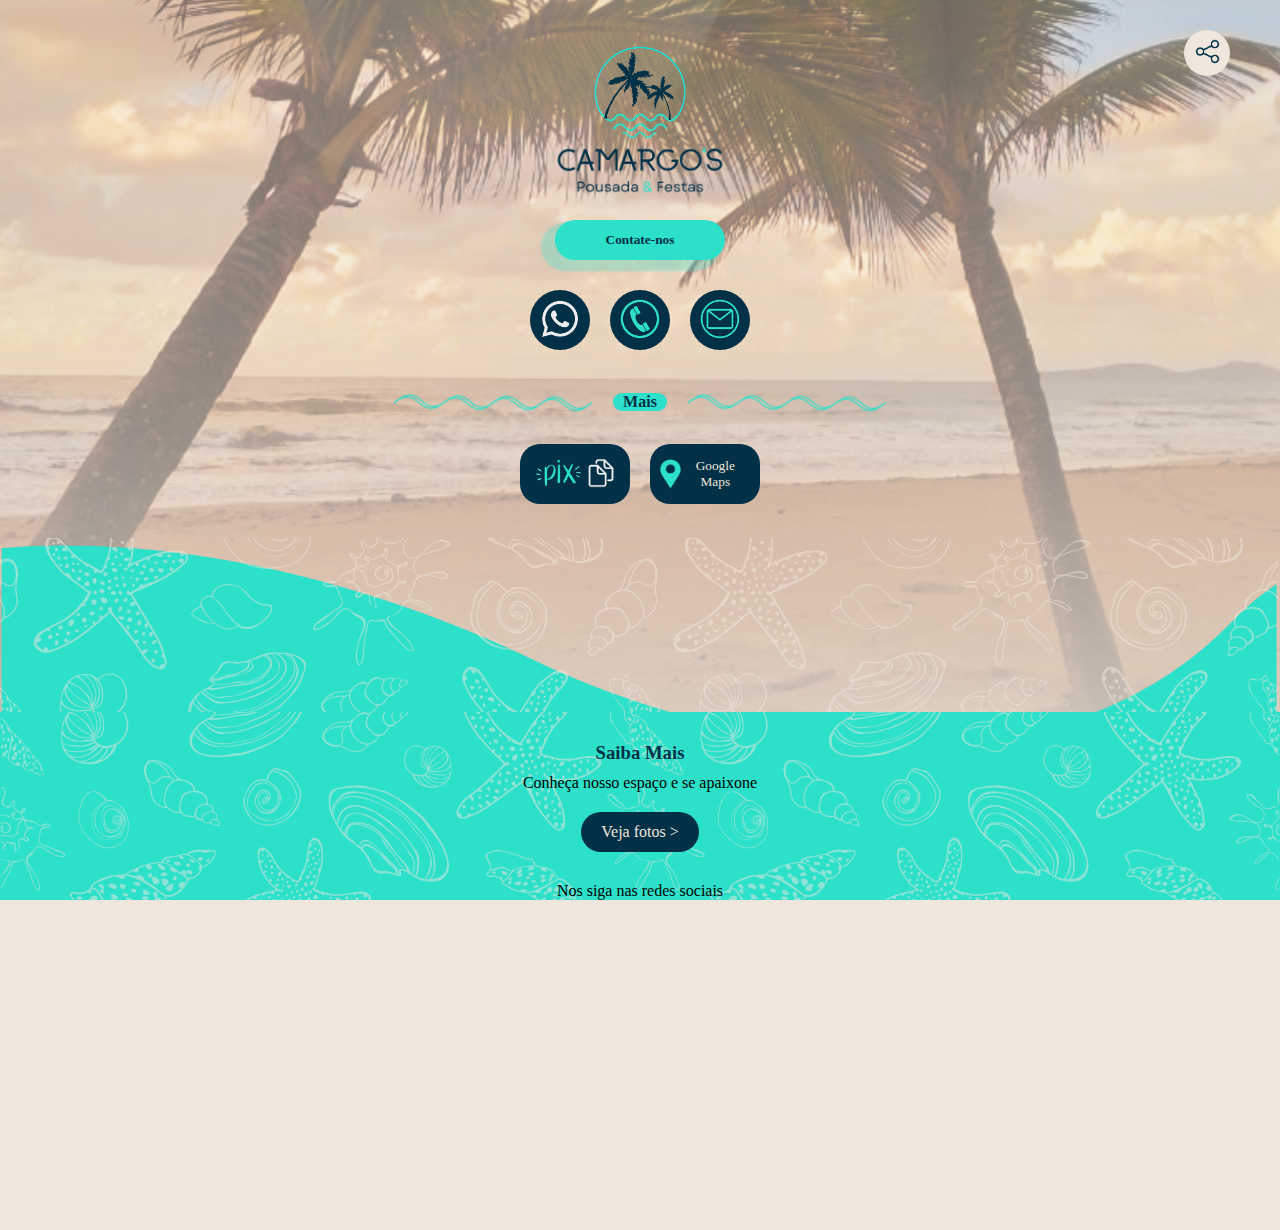
==== CartaoVisitaDigital/index.html @ a0e38668 "wave h 20vh" ====
<!DOCTYPE html>
<html lang="en">
  <head>
    <meta charset="UTF-8" />
    <meta name="viewport" content="width=device-width, initial-scale=1.0" />

    <link rel="stylesheet" href="assets/css/global.css" />
    <link rel="stylesheet" href="assets/css/style.css" />
    <link rel="stylesheet" href="assets/css/typo.css" />

    <title>Camargo's Pousada e Festas</title>

  </head>

  <body>
    <header>
      <button id="share-button" data-target="abrirModalNovo">
        <a href="#">
          <img
            src="assets/img/share-icon-blue-dark.png"
            alt="Ícone de Compartilhar"
          />
        </a>
      </button>
    </header>

    <!-- MODAL  -->
    <div id="modalContainer"></div>
    

    <main>
      <!-- Parte com bg praia -->
      <section class="">

        <!-- Contatos -->
        <div class="image-background">
          <div class="container d-flex center col">
            <img class="logo" src="assets/img/Camargos-logo-blue.png" alt="Logo Camargos" />
            <img class="letter" src="assets/img/Camargos-letter.png" alt="Letreiro Camargos" />

            <div class="mt-20">
              <button id="main-button" class="green-shadow green-button center">
                <a href="https://api.whatsapp.com/send?phone=+5513981957811&text=Oii" target="_blank"> <!-- CONTATO AQUI  -->
                  Contate-nos
                </a>
              </button>
            </div>
          </div>

          <div class="row m-20 center">
            <button class="contact-button center">
              <a href="https://api.whatsapp.com/send?phone=+5513981957811&text=Oii" target="_blank"> <!-- WHATSAPP AQUI  -->
                <img
                  class="contact-icon"
                  src="assets/img/whatsapp-icon-bege.png"
                  alt="WhatsApp icon"
                />
              </a>
            </button>
            <button class="contact-button center">
              <a href="tel:+5513981957811"> <!-- CELULAR AQUI  -->
                <img
                  class="contact-icon"
                  src="assets/img/telefone-icon-blue-soft.png"
                  alt="Telefone icon"
                />
              </a>
            </button>
            <button class="contact-button center">
              <a href="mailto:nbonette@gmail.com"> <!-- EMAIL AQUI  -->
                <img
                  class="contact-icon"
                  src="assets/img/email-icon-blue-soft.png"
                  alt="Email icon"
                />
              </a>
            </button>
          </div>

          <!-- Mais section - Pix e maps  -->
          <div class="d-flex center row mt-30">
            <img
              class="left-image"
              src="assets/img/detalhe-onda-linha.png"
              alt="Decoracao de onda"
            />
            <h4 class="mx-20 green-button center px-10">Mais</h4>
            <img
              class="right-image"
              src="assets/img/detalhe-onda-linha.png"
              alt="Decoracao de onda"
            />
          </div>

          <div class="row m-20 center">
            <button class="more-button center" id="copiarPixButton"> 
              <a class="center" href="#" onclick="copiarTexto('13981957811')"> <!-- PIX AQUI  -->
                <img src="assets/img/pix-icon-blue-soft.png" alt="Pix icon" /> 
                <img src="assets/img/copiar-icon-bege.png" alt="Copiar icon" />
              </a>
            </button>
            <button class="more-button row px-10 center">
              <a class="row center" href="https://www.google.com/maps?q=-25.0297881,-47.9128129" target="_blank">  <!-- ENDEREÇO AQUI  -->
                <img src="assets/img/maps-icon-blue-soft.png" alt="Maps icon" />
                <p>Google Maps</p>
              </a>
            </button>
          </div>


          <!-- Onda verde -->
          <div class="wave-image-background"></div>

          <!-- Saiba mais section - fotos e redes sociais -->
          <div class="seashell-image-background">
            <div class="center mb-20">
              <h3>Saiba Mais</h3>
              <p>Conheça nosso espaço e se apaixone</p>
              <button class="see-more-button mt-20">
                <a href="galeria.html">Veja fotos ></a> <!-- GALERIA AQUI  -->
              </button>
            </div>

            <div class="col center mx-20 mt-30">
              <p>Nos siga nas redes sociais</p>
              <div class="row center mt-10 mb-30">
                <button class="contact-button mt-10 center">
                  <a href="https://www.instagram.com/chacarapenaareia" target="_blank"> <!-- INSTAGRAM AQUI  -->
                    <img
                      class="contact-icon"
                      src="assets/img/insta-icon-bege.png"
                      alt="Instagram icon"
                    />
                  </a>
                </button>
                <button class="contact-button center">
                  <a href="https://www.instagram.com/chacarapenaareia" target="_blank"> <!-- FACEBOOK AQUI  -->
                    <img
                      class="contact-icon"
                      src="assets/img/face-icon-bege.png"
                      alt="Facebook Icon"
                    />
                  </a>
                </button>
              </div>
            </div>
          </div>
          
        </div>
      </section>
    </main>

    <footer>
      <div class="col center m-30">
        <div class="row center mb-20">
          <button class="other-button row px-10 center">
            <a class="row center" href="vcard/Chacara.vcf"> <!-- VSF --- SALVAR NA AGENDA AQUI  -->
              <img src="assets/img/agenda-icon-bege.png" alt="Agenda icon" /> 
              <p>Salvar Contato</p>
            </a>
          </button>

          <button class="other-button row px-10 center">
            <img src="assets/img/qrcode-icon-bege.png" alt="QrCode" /> <!-- QRCODE AQUI  -->
            <p>QrCode</p>
          </button>
        </div>
        
        <img class="logo-rodape" src="assets/img/camargos-logo-deitado.png" alt="Logo Camargos">
        
      </div>      
    </footer>

    <!-- JS import  -->
    <script src="assets/js/main.js"></script>

  </body>
</html>
---- CartaoVisitaDigital/assets/css/global.css ----
@import url('https://fonts.googleapis.com/css2?family=Poppins:wght@300;400;500;600;700&display=swap');
@import url('https://fonts.googleapis.com/css2?family=Inter:wght@300;400;500;600;700&display=swap');

:root {
  --color-white: #fff;
  --color-black: #000000;
  --color-gray: #ced5dc;

  --dashboard-gap: 20px;
  --padding-container: 2.3rem;
}

* {
  margin: 0;
  padding: 0;
  box-sizing: border-box;
}

:where(a, ul, ol, li) {
  list-style: none;
  color: inherit;
  text-decoration: none;
}

button {
  cursor: pointer;
}

p {
  word-wrap: break-word;
  overflow-wrap: break-word;
}

body {
  width: 100vw;
  height: 100vh;
  font-family: 'Poppins', sans-serif;
  font-style: normal;
  font-weight: 500;
}

em {
  font-style: normal;
}

.header {
  margin-bottom: 20px;
}

.wrapper {
  max-width: 100%;
  margin: 0 auto;
}

.title {
  font-size: 18px;
  font-weight: 400;
  color: var(--color-white);
}

.modal-wrapper {
  position: fixed;
  z-index: 9999;
  top: 0;
  left: 0;
  width: 100%;
  min-height: 100vh;
  max-width: 100vw;
  background-color: rgba(184, 184, 184, 0.5);

  display: flex;
  align-items: center;
  justify-content: center;
}

.modal {
  width: 550px;
  height: 240px;
  background-color: var(--color-black);
  border-radius: 30px;
  box-shadow: 0px 4px 4px rgba(0, 0, 0, 0.25);
}

.btn-danger {
  width: 125px;
  background: var(--color-red);
  font-size: 20px;
  font-weight: 600;
  padding: 10px 20px;
  cursor: pointer;
  display: flex;
  justify-content: center;
  border-radius: 100px;
  color: var(--bg-primary);
}

.btn-terciary {
  width: 125px;
  background: var(--color-medium-turquoise);
  border-radius: 100px;
  font-size: 20px;
  font-weight: 600;
  padding: 10px 20px;
  cursor: pointer;
  color: var(--bg-primary);
}

/*figures*/
.meditateFig {
  position: relative;
  height: 170px;
}

/*Icones*/
.icon {
  width: 20px;
  height: 20px;
  background-repeat: no-repeat;
  background-size: contain;
}

.dashboard .icon {
  width: 50px;
  min-width: 50px;
  height: 50px;
  border-radius: 50%;
  background-position: center center;
  background-size: 24px 24px;
  background-color: var(--color-green);
}

/*Classes Globais*/
.d-none {
  display: none !important;
}

.d-flex {
  display: flex;
}

.row {
  display: flex;
  flex-direction: row;
}

.col {
  display: flex;
  flex-direction: column;
}

.vertical-center {
  align-items: center;
  align-content: center;
}

.vertical-start {
  align-items: start;
}

.vertical-end {
  justify-content: end;
}

.horizontal-center {
  justify-content: center;
}

.horizontal-start {
  justify-content: start;
}

.space-between {
  justify-content: space-between;
}

.space-around {
  justify-content: space-around;
}

.space-evenly {
  justify-content: space-evenly;
}

.flex-end {
  display: flex;
  justify-content: flex-end;
}

.center {
  align-items: center;
  justify-content: center;
  text-align: center;
}

.border {
  border: 2px solid #000;
}

a {
  text-decoration: none;
}

/* Classes criadas */

.btn-border-green {
  border: 1px solid #71ddb1;
  border-radius: 100px;
  background-color: var(--bg-primary);
  padding-top: 15px;
  padding-bottom: 15px;
  padding-left: 40px;
  padding-right: 40px;
}

.btn-border-green:hover {
  background-color: var(--color-green);
  color: var(--bg-primary);
}

.btn-green {
  border-radius: 100px;
  background-color: var(--color-green);
  padding-top: 15px;
  padding-bottom: 15px;
  width: 150px;
  border: none;
  /* padding-left: 40px;
    padding-right: 40px; */
}

.btn-green:hover {
  box-shadow: 1px 0px 63px -8px rgba(0, 255, 238, 1);
  transform: scale(1.1);
}

.btn-font {
  font-size: 16px;
  font-weight: bold;
  color: var(--color-white);
}

.btn-font-blue {
  font-size: 16px;
  font-weight: bolder;
  color: var(--bg-primary);
}

.m-60 {
  margin-left: 60px;
  margin-right: 60px;
}

.m-30 {
  margin: 30px;
}

.m-20 {
  margin: 20px;
}

.m-10 {
  margin-inline: 10px;
}

.mr-5 {
  margin-right: 5px;
}

.mr-10 {
  margin-right: 10px;
}

.mr-15 {
  margin-right: 15px;
}

.mr-20 {
  margin-right: 20px;
}

.mr-30 {
  margin-right: 30px;
}

.ml-5 {
  margin-left: 5px;
}

.ml-10 {
  margin-left: 10px;
}

.ml-20 {
  margin-left: 20px;
}

.ml-30 {
  margin-left: 30px;
}

.mt-10 {
  margin-top: 10px;
}

.mt-20 {
  margin-top: 20px;
}

.mt-30 {
  margin-top: 30px;
}

.mt-50 {
  margin-top: 50px;
}

.mb-10 {
  margin-bottom: 10px;
}

.mb-20 {
  margin-bottom: 20px;
}
.mb-30 {
  margin-bottom: 30px;
}

.lbl-green {
  color: var(--color-green);
}

.lbl-white {
  color: var(--color-white) !important;
}

.fs-30 {
  font-size: 30px !important;
  line-height: 30px;
}

.fs-20 {
  font-size: 20px !important;
}

.fs-18 {
  font-size: 18px;
}

.fs-16 {
  font-size: 16px;
}

.fs-14 {
  font-size: 14px;
}

.fs-12 {
  font-size: 12px;
}

.fs-10 {
  font-size: 10px;
}

.text-rgt {
  align-self: flex-start;
}

.text-left {
  text-align: left;
}

.fw-300 {
  font-weight: 300;
}

.fs-normal {
  font-weight: normal;
}

.fs-bold {
  font-weight: bold;
}

.fs-medium {
  font-weight: medium;
}

.align-self {
  align-self: center;
}

.p-inline-20 {
  padding-inline: 20px;
}

.px-20 {
  padding-left: 20px;
  padding-right: 20px;
}

.px-10 {
  padding-left: 10px;
  padding-right: 10px;
}

.px-5 {
  padding-left: 5px;
  padding-right: 5px;
}

.m-auto {
  margin: auto;
}

.mx-20 {
  margin-left: 20px;
  margin-right: 20px;
}

.mx-30 {
  margin-left: 30px;
  margin-right: 30px;
}

.bold {
  font-weight: bold;
}

.p-5 {
  padding: 5px;
}

.p-10 {
  padding: 10px;
}

.w-auto {
  flex-grow: 1;
  flex-shrink: 0;
}

.w-100 {
  width: 100%;
}

.w-80 {
  width: 80%;
}

.h-100 {
  height: 100% !important;
}

.h-60 {
  height: 60% !important;
}

.relative {
  position: relative;
}

.deg-90 {
  transform: rotate(-90deg);
}

.deg-180 {
  transform: rotate(-180deg);
}

.w-340 {
  width: 360px !important;
  max-width: 360px !important;
}

.w-250 {
  width: 250px;
}
---- CartaoVisitaDigital/assets/css/style.css ----
:root {
  --default-font: 'Garet', sans-serif, system-ui, -apple-system, 'Segoe UI',
    Roboto, 'Helvetica Neue', Arial, 'Noto Sans', 'Liberation Sans', sans-serif,
    'Apple Color Emoji', 'Segoe UI Emoji', 'Segoe UI Symbol', 'Noto Color Emoji';
  --heading-font: 'Garet', sans-serif;
  --nav-font: 'Garet', sans-serif;
}

/* Global Colors */
:root {
  --background-color: #efe7dd;
  --geen-blue-soft-color: #2de0ca;
  --dark-blue: #023047;
}

html {
  overflow-x: hidden; /*Esconde elementos fora da tela*/
  min-height: 100%;
}

body {
  background-color: var(--background-color);
  overflow-x: hidden;
  font-family: 'Garet';
}

/* Estilo para o cabeçalho */
header {
  position: fixed; /* Fixa o cabeçalho */
  top: 0;
  right: 0; /* Alinha no canto superior direito */
  padding: 10px;
}

footer {
  background-color: var(--dark-blue);
  display: flex;
  align-items: center;
  justify-content: center;
  height: fit-content;
  width: 100%;
}

footer img {
  width: auto;
  height: 200px;
}

a {
  text-decoration: none; 
}


/* Estilo para o botão de compartilhar */
#share-button {
  margin-top: 20px;
  margin-right: 40px;
  background-color: var(--background-color);
  border: none;
  border-radius: 50%;
  width: 46px;
  height: 46px;
  display: flex; /* Permite centralizar o ícone verticalmente */
  justify-content: center; /* Centraliza o ícone horizontalmente */
  align-items: center; /* Centraliza o ícone verticalmente */
}

/* Estilo para o ícone de compartilhar dentro do botão */
#share-button img {
  width: 25px;
  height: auto;
}

@media (max-width: 450px) {
  #share-button {
    margin-top: 10px;
    margin-right: 10px;
  }
}

/*background image*/

/* Estilo para o fundo de imagem */
.image-background {
  background-image: url('../img/praia-bg-inteiro.png'); 
  background-size: cover; 
  background-position: center; 
  background-repeat: no-repeat;
  height: 100%;
}

.wave-image-background {
  background-image: url('../img/onda-bg-blue-soft-cortado.png');
  background-size: cover;
  background-position: top;
  background-repeat: no-repeat;
  height: 20vh; /* Use porcentagem para a altura para telas maiores */
  width: 100vw;
  margin: -1px;
}

.seashell-image-background {
  background-image: url('../img/seashell-bg.png');
  background-color: var(--geen-blue-soft-color);
  background-size: cover;
  background-position: center;
  background-repeat: no-repeat;
}



/*@media (max-width: 450px) {
  .image-background {
    height: 80vh;
  }

  .wave-image-background {
    height: 10vh; 
  }
}*/

.container {
  padding-inline: 40px;
  padding-top: 40px;
}

.logo {
  height: 100px;
  width: auto;
}

.letter {
  height: 60px;
  width: auto;
}

.contact-button {
  background-color: var(--dark-blue);
  border: none;
  border-radius: 50%;
  width: 60px;
  height: 60px;
  margin: 10px;
  display: flex;
  align-items: center;
  align-self: center;
  justify-content: center;
}

/* Estilo para o ícone de compartilhar dentro do botão */
.contact-button img {
  width: 40px;
  height: 40px;
}

#main-button {
  width: 170px;
  height: 40px;
  padding-top: 5px;
  padding-bottom: 5px;
  padding-left: 20px;
  padding-right: 20px;
}

.green-shadow {
  box-shadow: -10px 7px 2px 4px rgba(45, 224, 202, 0.3);
}

.green-button {
  background-color: var(--geen-blue-soft-color);
  border: none;
  border-radius: 100px;
  font-family: 'Garet';
  font-weight: bold;
  color: var(--dark-blue);
}

/*Parte do meio*/

.left-image,
.right-image {
  width: 70%;
  max-width: 200px;
  height: auto;
}

.more-button {
  background-color: var(--dark-blue);
  border: none;
  border-radius: 20px;
  width: 110px;
  height: 60px;
  margin: 10px;
}

/* Estilo para o ícone de compartilhar dentro do botão */
.more-button img {
  width: auto;
  height: 30px;
}

.more-button p {
  padding: 0px;
  margin: 0;
  color: var(--background-color);
  font-family: 'Garet';
  font-weight: normal;
}

/*Blue Background - Inferior*/
.blue-background {
  background-color: var(--geen-blue-soft-color);
  height: 100vh;
  position: relative;
}

.blue-background::before {
  content: '';
  position: relative;
  top: 0;
  left: 0;
  width: 100%;
  height: 200px;
  background-image: url('../img/onda-bg-blue-soft.png');
  background-size: cover;
  background-repeat: no-repeat;
  background-position: center;
  z-index: 2; /* Adicione um valor de z-index maior aqui */
  margin-top: -127 !important;
}

.seashell-image-background h3 {
  color: var(--dark-blue);
  padding-top: 30px;
  padding-bottom: 10px;
  margin: 0px;
}

.seashell-image-background p {
  padding-inline: 20px;
}

.seashell-image-background .see-more-button {
  background-color: var(--dark-blue);
  border: none;
  border-radius: 50px;
  height: 40px;
  padding-inline: 20px;
  color: var(--background-color);
  font-family: 'Garet';
  font-size: medium;
}

footer .logo-rodape {
  width: auto;
  height: 50px;
}

footer .other-button {
  background-color: var(--dark-blue);
  border: 2px solid var(--geen-blue-soft-color);
  border-radius: 20px;
  width: 120px;
  height: 60px;
  margin: 10px;
}

footer .other-button img {
  width: auto;
  height: 30px;
}

footer .other-button p {
  padding: 5px;
  margin: 0;
  color: var(--background-color);
  font-family: 'Garet';
  font-weight: bold;
  font-size: 14px;
}

@media (max-width: 768px) {
  .container {
    margin: 0;
  }

  h4 {
    font-family: 'Garet';
    color: var(--dark-blue);
  }
}
---- CartaoVisitaDigital/assets/css/typo.css ----
@import url('https://fonts.cdnfonts.com/css/garet');
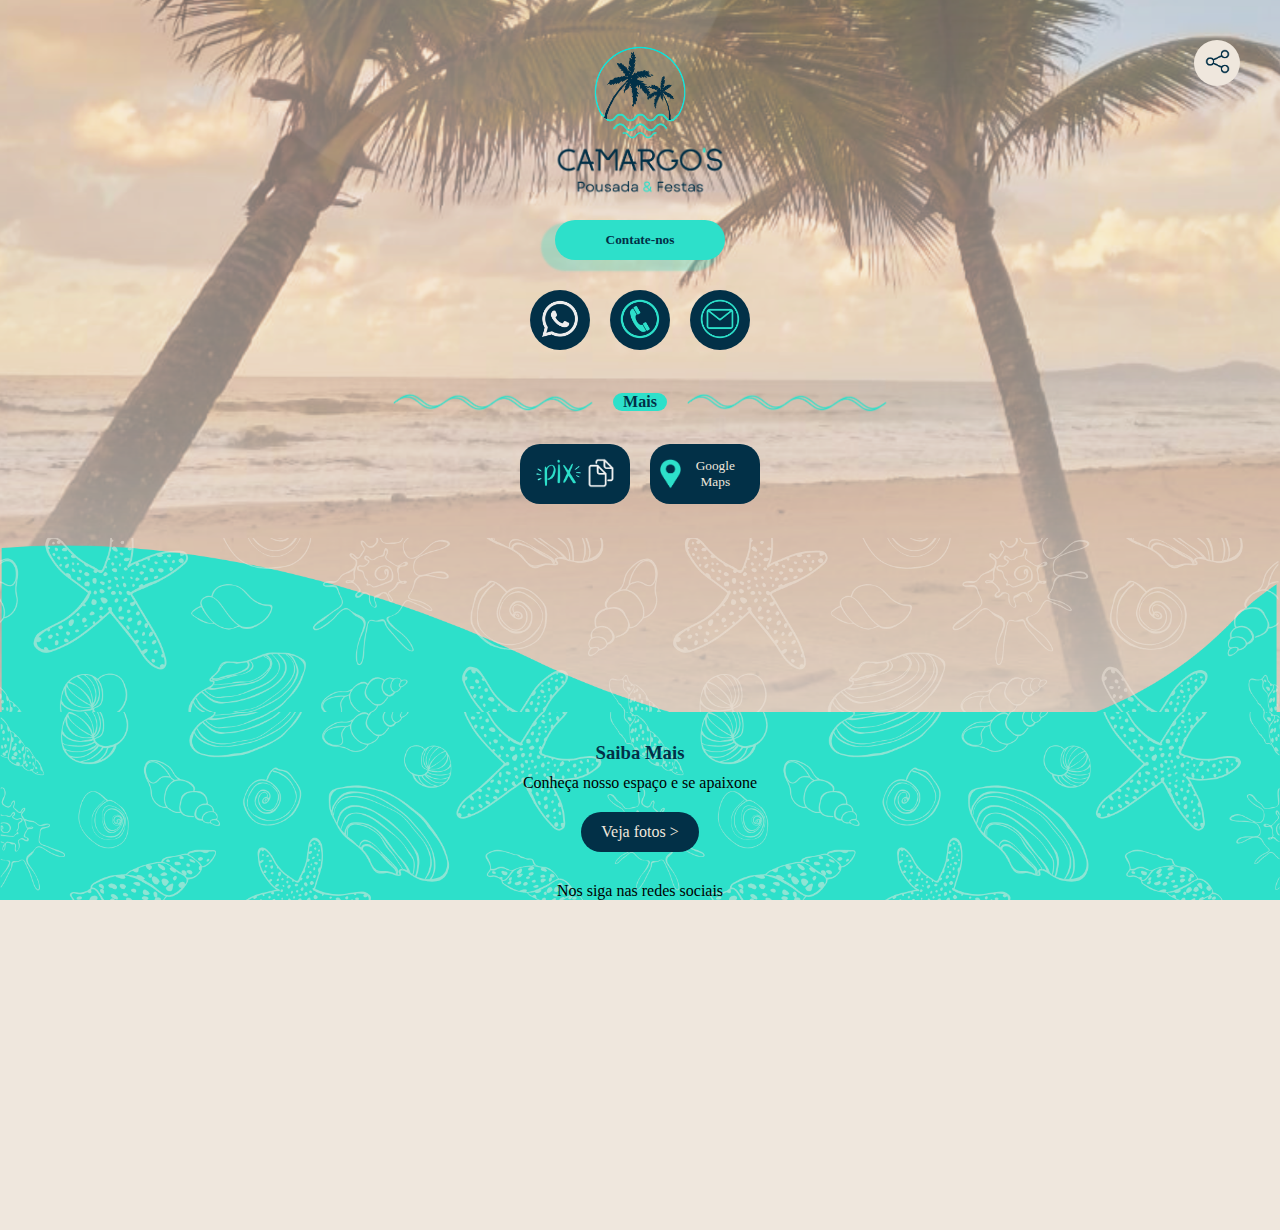
==== commit 2ac925bf: "galeria a fazer" ====
--- a/CartaoVisitaDigital/index.html
+++ b/CartaoVisitaDigital/index.html
@@ -7,6 +7,8 @@
     <link rel="stylesheet" href="assets/css/global.css" />
     <link rel="stylesheet" href="assets/css/style.css" />
     <link rel="stylesheet" href="assets/css/typo.css" />
+    <link rel="stylesheet" href="assets/css/modal.css" />
+    <link rel="stylesheet" href="assets/css/galeria.css" />
 
     <title>Camargo's Pousada e Festas</title>
 
@@ -14,7 +16,7 @@
 
   <body>
     <header>
-      <button id="share-button" data-target="abrirModalNovo">
+      <button id="share-button" data-modal-toggle> <!-- data-modal-toggle DO MODAL -->
         <a href="#">
           <img
             src="assets/img/share-icon-blue-dark.png"
@@ -24,10 +26,19 @@
       </button>
     </header>
 
-    <!-- MODAL  -->
-    <div id="modalContainer"></div>
+    <!-- MODAL SHARE BUTTON -->
+    <div id="share-modal" class="modal">
+      <div class="modal-content">
+        <span class="close" id="close-modal">×</span>
+        <div>
+          <p>Compartilhar:</p>
+          <a href="#">Link</a> <br>
+          <a href="#">Link</a>
+        </div>
+      </div>
+    </div>
     
-
+    
     <main>
       <!-- Parte com bg praia -->
       <section class="">
@@ -160,10 +171,18 @@
             </a>
           </button>
 
-          <button class="other-button row px-10 center">
+          <button class="other-button row px-10 center" id="qrcode-button">
             <img src="assets/img/qrcode-icon-bege.png" alt="QrCode" /> <!-- QRCODE AQUI  -->
             <p>QrCode</p>
           </button>
+        </div>
+
+        <!-- Modal QRCode -->
+        <div id="qrcode-modal" class="modal">
+          <div class="modal-content">
+            <span class="close" id="close-qrcode-modal">×</span>
+            <img src="assets/img/qrcode-icon-bege.png" alt="QRCode" />
+          </div>
         </div>
         
         <img class="logo-rodape" src="assets/img/camargos-logo-deitado.png" alt="Logo Camargos">
--- a/CartaoVisitaDigital/assets/css/global.css
+++ b/CartaoVisitaDigital/assets/css/global.css
@@ -56,29 +56,6 @@
   font-size: 18px;
   font-weight: 400;
   color: var(--color-white);
-}
-
-.modal-wrapper {
-  position: fixed;
-  z-index: 9999;
-  top: 0;
-  left: 0;
-  width: 100%;
-  min-height: 100vh;
-  max-width: 100vw;
-  background-color: rgba(184, 184, 184, 0.5);
-
-  display: flex;
-  align-items: center;
-  justify-content: center;
-}
-
-.modal {
-  width: 550px;
-  height: 240px;
-  background-color: var(--color-black);
-  border-radius: 30px;
-  box-shadow: 0px 4px 4px rgba(0, 0, 0, 0.25);
 }
 
 .btn-danger {
@@ -314,6 +291,10 @@
   margin-top: 50px;
 }
 
+.mt-120 {
+  margin-top: 120px;
+}
+
 .mb-10 {
   margin-bottom: 10px;
 }
--- a/CartaoVisitaDigital/assets/css/style.css
+++ b/CartaoVisitaDigital/assets/css/style.css
@@ -30,6 +30,7 @@
   top: 0;
   right: 0; /* Alinha no canto superior direito */
   padding: 10px;
+  width: 100vw;
 }
 
 footer {
@@ -53,8 +54,13 @@
 
 /* Estilo para o botão de compartilhar */
 #share-button {
-  margin-top: 20px;
+  position: fixed;
+  top: 10;
+  right: 0;
+
+  margin-top: 30px;
   margin-right: 40px;
+
   background-color: var(--background-color);
   border: none;
   border-radius: 50%;
@@ -73,8 +79,8 @@
 
 @media (max-width: 450px) {
   #share-button {
-    margin-top: 10px;
-    margin-right: 10px;
+    margin-top: 20px;
+    margin-right: 40px;
   }
 }
 
--- a/CartaoVisitaDigital/assets/css/modal.css
+++ b/CartaoVisitaDigital/assets/css/modal.css
@@ -0,0 +1,85 @@
+
+@import url("style.css");
+
+/* modal.css */
+.modal {
+    display: none;
+    position: fixed;
+    top: 0;
+    left: 0;
+    width: 100%;
+    height: 100%;
+    background-color: rgba(0, 0, 0, 0.5);
+    z-index: 1;
+    display: flex;
+    justify-content: center;
+    align-items: center;
+  }
+  
+  .modal-content {
+    background-color: #fff;
+    padding: 20px;
+    border-radius: 5px;
+    box-shadow: 0 0 10px rgba(0, 0, 0, 0.2);
+    text-align: center;
+    margin: 30px;
+    position: relative;
+  }
+  
+  .modal-content .close {
+    position: absolute;
+    top: 10px;
+    right: 10px;
+    cursor: pointer;
+  }
+
+  .modal-content div {
+    padding-top: 30px;
+    padding-inline: 20px;
+    padding-bottom: 10px;
+  }
+  
+  .modal-content span {
+    padding-right: 10px;
+    color: var(--geen-blue-soft-color);
+    font-size: xx-large;
+  }
+
+  .modal-content a {
+    text-decoration: underline wavy var(--geen-blue-soft-color) !important;
+    line-height: 2.0;
+}
+
+
+/* Estilos para o modal QRCode */
+#qrcode-modal {
+    display: none;
+    position: fixed;
+    top: 0;
+    left: 0;
+    width: 100%;
+    height: 100%;
+    background-color: rgba(0, 0, 0, 0.5);
+    z-index: 1;
+    display: flex;
+    justify-content: center;
+    align-items: center;
+  }
+  
+  #qrcode-modal .modal-content {
+    background-color: #fff;
+    padding: 20px;
+    border-radius: 5px;
+    box-shadow: 0 0 10px rgba(0, 0, 0, 0.2);
+    text-align: center;
+    margin: 30px;
+    position: relative;
+  }
+  
+  #qrcode-modal .close {
+    position: absolute;
+    top: 10px;
+    right: 10px;
+    cursor: pointer;
+  }
+  
--- a/CartaoVisitaDigital/assets/css/galeria.css
+++ b/CartaoVisitaDigital/assets/css/galeria.css
@@ -0,0 +1,58 @@
+@import url(style.css);
+
+.dark-blue-background {
+    background-color: var(--dark-blue);
+    background-image: url('../img/seashell-bg.png');
+    background-size: auto;
+    background-repeat: no-repeat;
+    padding-bottom: 30px;
+}
+
+.home-button {
+  background-color: var(--geen-blue-soft-color);
+  border: none;
+  border-radius: 100px;
+  font-family: 'Garet';
+  font-weight: bold;
+  color: var(--dark-blue);
+
+  padding-inline: 20px;
+  padding-block: 5px;
+}
+
+
+
+/* Estilos básicos para a galeria */
+/* Estilos para a galeria usando Grid */
+.gallery {
+    display: grid;
+    grid-template-columns: repeat(auto-fill, minmax(200px, 1fr));
+    gap: 20px;
+    padding: 20px;
+    justify-items: center;
+}
+
+.image {
+    cursor: pointer;
+}
+
+/* Outros estilos (os estilos anteriores permanecem os mesmos) */
+
+/* Estilos para a imagem */
+.image img {
+    max-width: 100%;
+    height: auto;
+}
+
+/* Estilos para a legenda */
+.caption {
+    background-color: #333;
+    color: #fff;
+    padding: 5px;
+    font-size: 14px;
+}
+
+.isotope-layout img{
+    width: 50px;
+    height: auto;
+}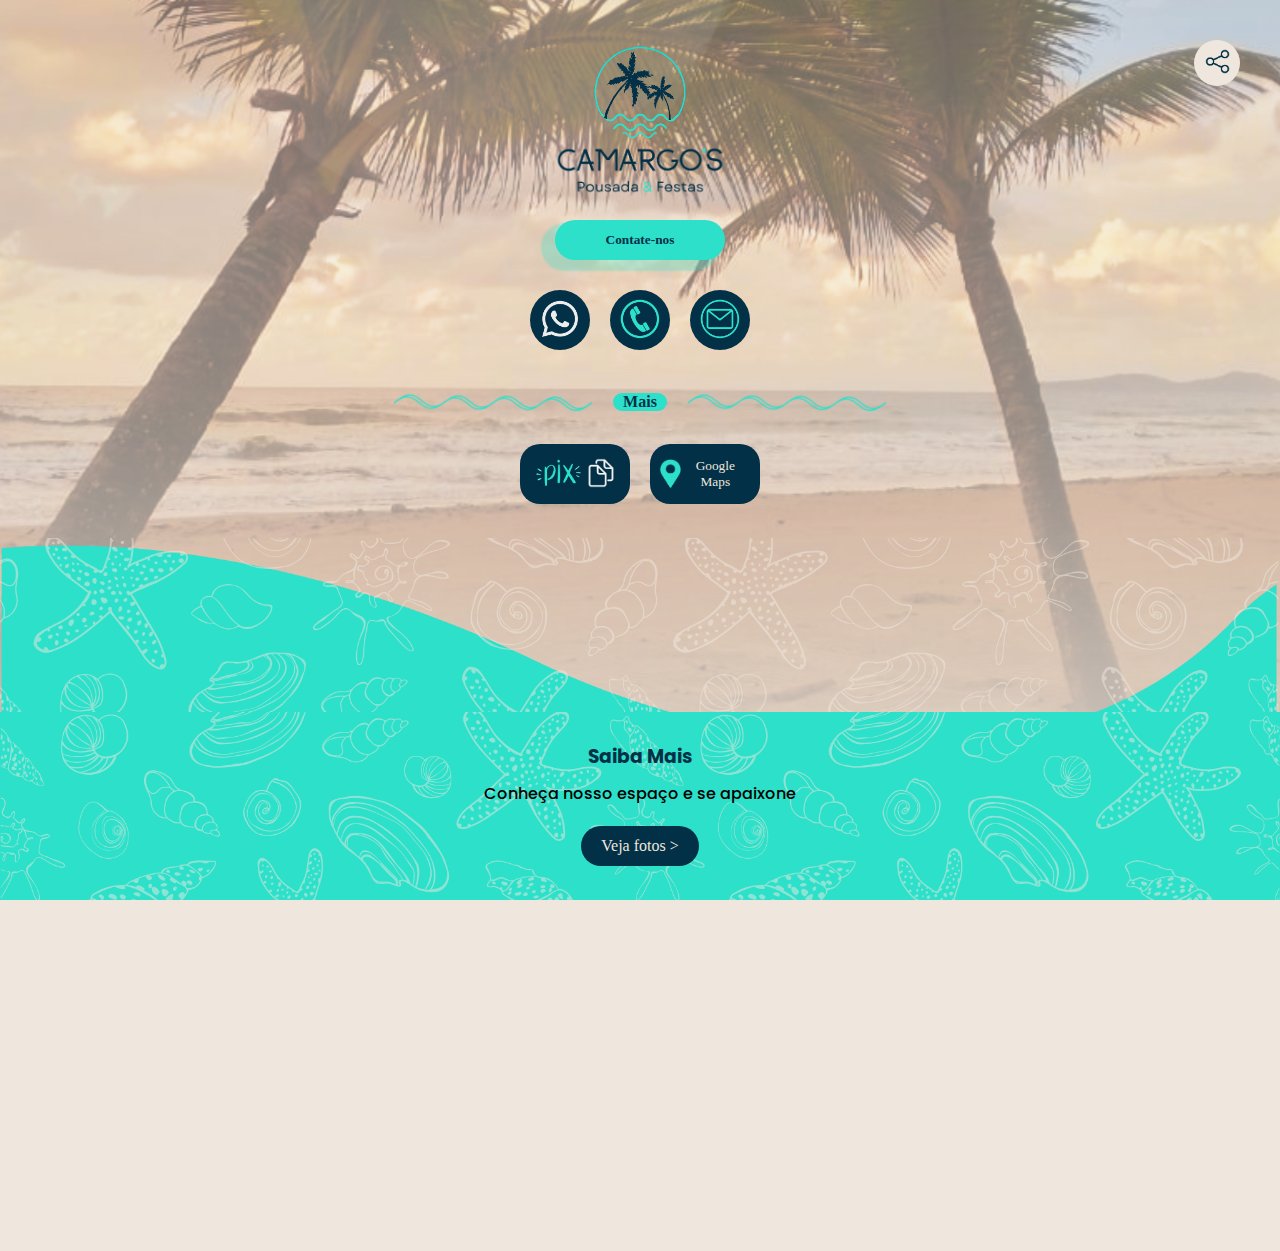
==== commit 7293a2d5: "substituiindo infos" ====
--- a/CartaoVisitaDigital/index.html
+++ b/CartaoVisitaDigital/index.html
@@ -51,7 +51,7 @@
 
             <div class="mt-20">
               <button id="main-button" class="green-shadow green-button center">
-                <a href="https://api.whatsapp.com/send?phone=+5513981957811&text=Oii" target="_blank"> <!-- CONTATO AQUI  -->
+                <a href="https://api.whatsapp.com/send?phone=+5515991807613&text=Oii" target="_blank"> <!-- CONTATO AQUI  -->
                   Contate-nos
                 </a>
               </button>
@@ -60,7 +60,7 @@
 
           <div class="row m-20 center">
             <button class="contact-button center">
-              <a href="https://api.whatsapp.com/send?phone=+5513981957811&text=Oii" target="_blank"> <!-- WHATSAPP AQUI  -->
+              <a href="https://api.whatsapp.com/send?phone=+5515991807613&text=Oii" target="_blank"> <!-- WHATSAPP AQUI  -->
                 <img
                   class="contact-icon"
                   src="assets/img/whatsapp-icon-bege.png"
@@ -69,7 +69,7 @@
               </a>
             </button>
             <button class="contact-button center">
-              <a href="tel:+5513981957811"> <!-- CELULAR AQUI  -->
+              <a href="tel:+5515991807613"> <!-- CELULAR AQUI  -->
                 <img
                   class="contact-icon"
                   src="assets/img/telefone-icon-blue-soft.png"
@@ -78,7 +78,7 @@
               </a>
             </button>
             <button class="contact-button center">
-              <a href="mailto:nbonette@gmail.com"> <!-- EMAIL AQUI  -->
+              <a href="mailto:norma.regina@hotmail.com.br"> <!-- EMAIL AQUI  -->
                 <img
                   class="contact-icon"
                   src="assets/img/email-icon-blue-soft.png"
@@ -105,13 +105,15 @@
 
           <div class="row m-20 center">
             <button class="more-button center" id="copiarPixButton"> 
-              <a class="center" href="#" onclick="copiarTexto('13981957811')"> <!-- PIX AQUI  -->
+              <a class="center" href="#" onclick="copiarTexto('15991807613')"> <!-- PIX AQUI  -->
                 <img src="assets/img/pix-icon-blue-soft.png" alt="Pix icon" /> 
                 <img src="assets/img/copiar-icon-bege.png" alt="Copiar icon" />
               </a>
             </button>
             <button class="more-button row px-10 center">
-              <a class="row center" href="https://www.google.com/maps?q=-25.0297881,-47.9128129" target="_blank">  <!-- ENDEREÇO AQUI  -->
+              <a class="row center" 
+                 href="https://www.google.com/maps/place/Pousada+Camargo/@-25.0260773,-47.8898311,17z/data=!3m1!4b1!4m6!3m5!1s0x94daf19a8bfc7b93:0xa8789fc64247eb4e!8m2!3d-25.0260773!4d-47.8898311!16s%2Fg%2F11j7w4_50k?entry=ttu"
+                 target="_blank">  <!-- ENDEREÇO AQUI  -->
                 <img src="assets/img/maps-icon-blue-soft.png" alt="Maps icon" />
                 <p>Google Maps</p>
               </a>
@@ -136,7 +138,7 @@
               <p>Nos siga nas redes sociais</p>
               <div class="row center mt-10 mb-30">
                 <button class="contact-button mt-10 center">
-                  <a href="https://www.instagram.com/chacarapenaareia" target="_blank"> <!-- INSTAGRAM AQUI  -->
+                  <a href="https://www.facebook.com/pousadacamargo2015" target="_blank"> <!-- INSTAGRAM AQUI  -->
                     <img
                       class="contact-icon"
                       src="assets/img/insta-icon-bege.png"
@@ -145,7 +147,7 @@
                   </a>
                 </button>
                 <button class="contact-button center">
-                  <a href="https://www.instagram.com/chacarapenaareia" target="_blank"> <!-- FACEBOOK AQUI  -->
+                  <a href="https://www.facebook.com/pousadacamargo2015" target="_blank"> <!-- FACEBOOK AQUI  -->
                     <img
                       class="contact-icon"
                       src="assets/img/face-icon-bege.png"
--- a/CartaoVisitaDigital/assets/css/galeria.css
+++ b/CartaoVisitaDigital/assets/css/galeria.css
@@ -1,4 +1,5 @@
 @import url(style.css);
+@import url(global.css);
 
 .dark-blue-background {
     background-color: var(--dark-blue);
@@ -20,39 +21,75 @@
   padding-block: 5px;
 }
 
+.gallery{
+    margin: 0px;
+}
+
+.wrap {
+    display: flex;
+    flex-wrap: wrap;
+}
+
+#filters{
+    display: flex;
+    flex-direction: row;
+    flex-wrap: wrap;
+}
 
 
-/* Estilos básicos para a galeria */
-/* Estilos para a galeria usando Grid */
-.gallery {
-    display: grid;
-    grid-template-columns: repeat(auto-fill, minmax(200px, 1fr));
-    gap: 20px;
-    padding: 20px;
-    justify-items: center;
+.filter {
+    display: flex;
+    justify-content: center;
+    width: 100%;
+    padding: 5px;
+    overflow: hidden;
 }
 
-.image {
-    cursor: pointer;
+
+
+.filter img {
+    width: 300px;
+    height: 200px;
+    object-fit: cover;
+    object-position: top;
+    border-radius: 10px;
 }
 
-/* Outros estilos (os estilos anteriores permanecem os mesmos) */
-
-/* Estilos para a imagem */
-.image img {
-    max-width: 100%;
-    height: auto;
+.portfolio-info {
+    text-align: center;
 }
 
-/* Estilos para a legenda */
-.caption {
-    background-color: #333;
-    color: #fff;
-    padding: 5px;
-    font-size: 14px;
+
+@media (min-width: 600px) {
+    .filter {
+        width: 50%;
+    }
+
+    .filter div{
+        margin: 40px;
+    }
+
+    .filter img {
+        width: 600px;
+        height: 400px;
+    }
+
 }
 
-.isotope-layout img{
-    width: 50px;
-    height: auto;
-}+
+.filter-button {
+    background-color: var(--background-color);
+    border: solid 2px var(--geen-blue-soft-color);
+    border-radius: 100px;
+    font-family: 'Garet';
+    font-weight: normal;
+    color: var(--dark-blue);
+    padding-block: 5px;
+    padding-inline: 10px;
+    margin: 5px;
+  }
+
+
+  .filter-button:hover {
+    background-color: var(--geen-blue-soft-color);
+  }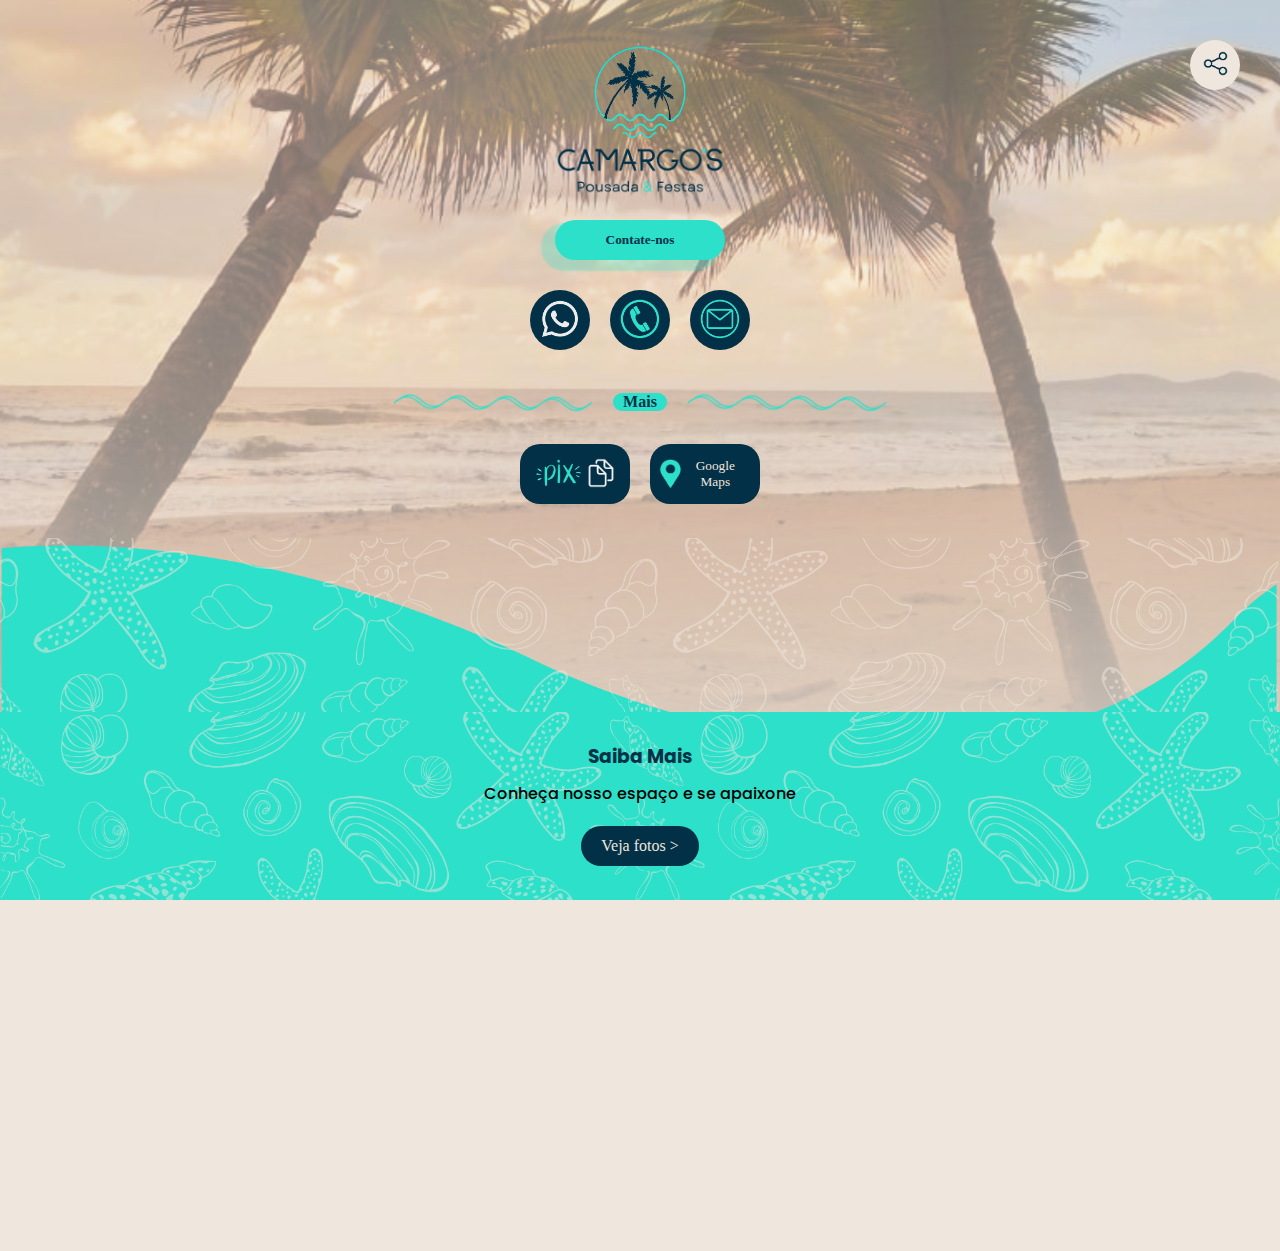
==== commit f3b0e743: "adding native share call" ====
--- a/CartaoVisitaDigital/index.html
+++ b/CartaoVisitaDigital/index.html
@@ -11,38 +11,24 @@
     <link rel="stylesheet" href="assets/css/galeria.css" />
 
     <title>Camargo's Pousada e Festas</title>
+      <!-- Favicons -->
+    <link href="assets/img/camargo-icon.png" rel="icon">
+    <link href="assets/img/camargo-icon.png" rel="apple-touch-icon">
 
   </head>
 
   <body>
-    <header>
-      <button id="share-button" data-modal-toggle> <!-- data-modal-toggle DO MODAL -->
+    <section class="sec-btn-shr">
+      <button id="share-button"> 
         <a href="#">
-          <img
-            src="assets/img/share-icon-blue-dark.png"
-            alt="Ícone de Compartilhar"
-          />
+          <img src="assets/img/share-icon-blue-dark.png" alt="Ícone de Compartilhar" />
         </a>
       </button>
-    </header>
-
-    <!-- MODAL SHARE BUTTON -->
-    <div id="share-modal" class="modal">
-      <div class="modal-content">
-        <span class="close" id="close-modal">×</span>
-        <div>
-          <p>Compartilhar:</p>
-          <a href="#">Link</a> <br>
-          <a href="#">Link</a>
-        </div>
-      </div>
-    </div>
-    
+    </section>
     
     <main>
       <!-- Parte com bg praia -->
       <section class="">
-
         <!-- Contatos -->
         <div class="image-background">
           <div class="container d-flex center col">
@@ -51,7 +37,7 @@
 
             <div class="mt-20">
               <button id="main-button" class="green-shadow green-button center">
-                <a href="https://api.whatsapp.com/send?phone=+5515991807613&text=Oii" target="_blank"> <!-- CONTATO AQUI  -->
+                <a href="https://api.whatsapp.com/send?phone=+5515991740290&text=Olá!" target="_blank"> <!-- CONTATO AQUI  -->
                   Contate-nos
                 </a>
               </button>
@@ -60,7 +46,7 @@
 
           <div class="row m-20 center">
             <button class="contact-button center">
-              <a href="https://api.whatsapp.com/send?phone=+5515991807613&text=Oii" target="_blank"> <!-- WHATSAPP AQUI  -->
+              <a href="https://api.whatsapp.com/send?phone=+5515991740290&text=Olá!" target="_blank"> <!-- WHATSAPP AQUI  -->
                 <img
                   class="contact-icon"
                   src="assets/img/whatsapp-icon-bege.png"
@@ -69,7 +55,7 @@
               </a>
             </button>
             <button class="contact-button center">
-              <a href="tel:+5515991807613"> <!-- CELULAR AQUI  -->
+              <a href="tel:+5515991740290"> <!-- CELULAR AQUI  -->
                 <img
                   class="contact-icon"
                   src="assets/img/telefone-icon-blue-soft.png"
@@ -105,7 +91,7 @@
 
           <div class="row m-20 center">
             <button class="more-button center" id="copiarPixButton"> 
-              <a class="center" href="#" onclick="copiarTexto('15991807613')"> <!-- PIX AQUI  -->
+              <a class="center" href="#" onclick="copiarTexto('15991740290')"> <!-- PIX AQUI  -->
                 <img src="assets/img/pix-icon-blue-soft.png" alt="Pix icon" /> 
                 <img src="assets/img/copiar-icon-bege.png" alt="Copiar icon" />
               </a>
@@ -167,14 +153,14 @@
       <div class="col center m-30">
         <div class="row center mb-20">
           <button class="other-button row px-10 center">
-            <a class="row center" href="vcard/Chacara.vcf"> <!-- VSF --- SALVAR NA AGENDA AQUI  -->
+            <a class="row center" href="vcard/Camargos.vcf"> <!-- VSF --- SALVAR NA AGENDA AQUI  -->
               <img src="assets/img/agenda-icon-bege.png" alt="Agenda icon" /> 
               <p>Salvar Contato</p>
             </a>
           </button>
 
           <button class="other-button row px-10 center" id="qrcode-button">
-            <img src="assets/img/qrcode-icon-bege.png" alt="QrCode" /> <!-- QRCODE AQUI  -->
+            <img src="assets/img/qrcode-icon-bege.png" alt="QrCode" />
             <p>QrCode</p>
           </button>
         </div>
@@ -183,7 +169,7 @@
         <div id="qrcode-modal" class="modal">
           <div class="modal-content">
             <span class="close" id="close-qrcode-modal">×</span>
-            <img src="assets/img/qrcode-icon-bege.png" alt="QRCode" />
+            <img src="vcard/qr_camargos.png" alt="QRCode" /> <!-- Imagem do QRCODE aqui -->
           </div>
         </div>
         
@@ -194,6 +180,7 @@
 
     <!-- JS import  -->
     <script src="assets/js/main.js"></script>
+    <script src="assets/js/share.js"></script>
 
   </body>
 </html>
--- a/CartaoVisitaDigital/assets/css/style.css
+++ b/CartaoVisitaDigital/assets/css/style.css
@@ -24,14 +24,6 @@
   font-family: 'Garet';
 }
 
-/* Estilo para o cabeçalho */
-header {
-  position: fixed; /* Fixa o cabeçalho */
-  top: 0;
-  right: 0; /* Alinha no canto superior direito */
-  padding: 10px;
-  width: 100vw;
-}
 
 footer {
   background-color: var(--dark-blue);
@@ -52,9 +44,19 @@
 }
 
 
-/* Estilo para o botão de compartilhar */
+.sec-btn-shr{
+  position: fixed;
+  z-index: 10;
+  top: 0;
+  right: 0;
+  padding: 10px;
+  width: 100vw;
+}
+
+
 #share-button {
   position: fixed;
+  z-index: 10;
   top: 10;
   right: 0;
 
@@ -64,11 +66,12 @@
   background-color: var(--background-color);
   border: none;
   border-radius: 50%;
-  width: 46px;
-  height: 46px;
-  display: flex; /* Permite centralizar o ícone verticalmente */
-  justify-content: center; /* Centraliza o ícone horizontalmente */
-  align-items: center; /* Centraliza o ícone verticalmente */
+  width: 50px;
+  height: 50px;
+
+  display: flex;
+  justify-content: center;
+  align-items: center;
 }
 
 /* Estilo para o ícone de compartilhar dentro do botão */
--- a/CartaoVisitaDigital/assets/css/modal.css
+++ b/CartaoVisitaDigital/assets/css/modal.css
@@ -10,7 +10,7 @@
     width: 100%;
     height: 100%;
     background-color: rgba(0, 0, 0, 0.5);
-    z-index: 1;
+    z-index: 11;
     display: flex;
     justify-content: center;
     align-items: center;
--- a/CartaoVisitaDigital/assets/css/galeria.css
+++ b/CartaoVisitaDigital/assets/css/galeria.css
@@ -7,6 +7,21 @@
     background-size: auto;
     background-repeat: no-repeat;
     padding-bottom: 30px;
+    z-index: 1; 
+}
+
+@media (min-width: 600px) {
+    .dark-blue-background{
+        padding-bottom: 60px;
+    }
+
+    .galeria-title{
+        padding-top: 80px;
+    }
+
+    .home-button {
+        margin-top: 20px;
+    }
 }
 
 .home-button {
@@ -19,10 +34,17 @@
 
   padding-inline: 20px;
   padding-block: 5px;
+  margin-left: 30px;
+  margin-top: 30px;
 }
 
+#gallery-section {
+    z-index: 0; 
+}
+
+
 .gallery{
-    margin: 0px;
+    z-index: inherit; 
 }
 
 .wrap {
@@ -45,7 +67,9 @@
     overflow: hidden;
 }
 
-
+.border-round {
+    border-radius: 10px;
+}
 
 .filter img {
     width: 300px;
